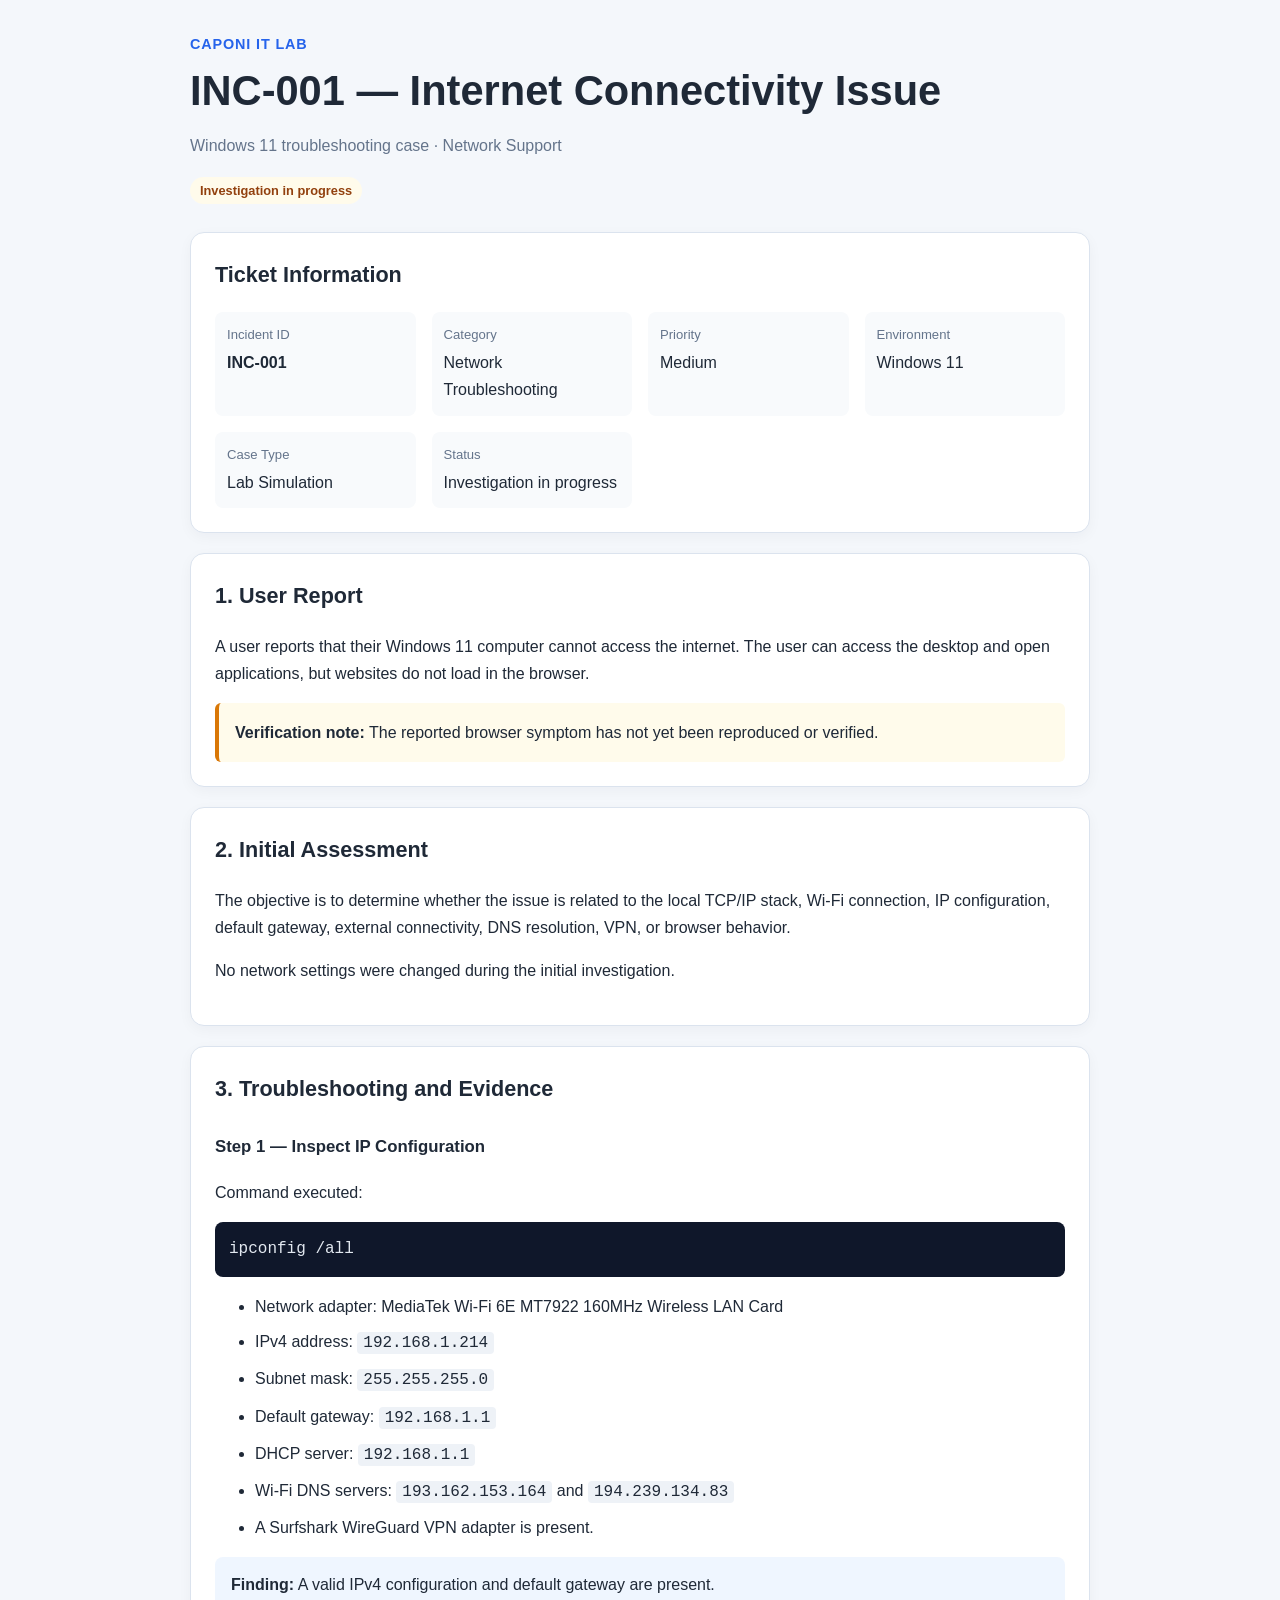
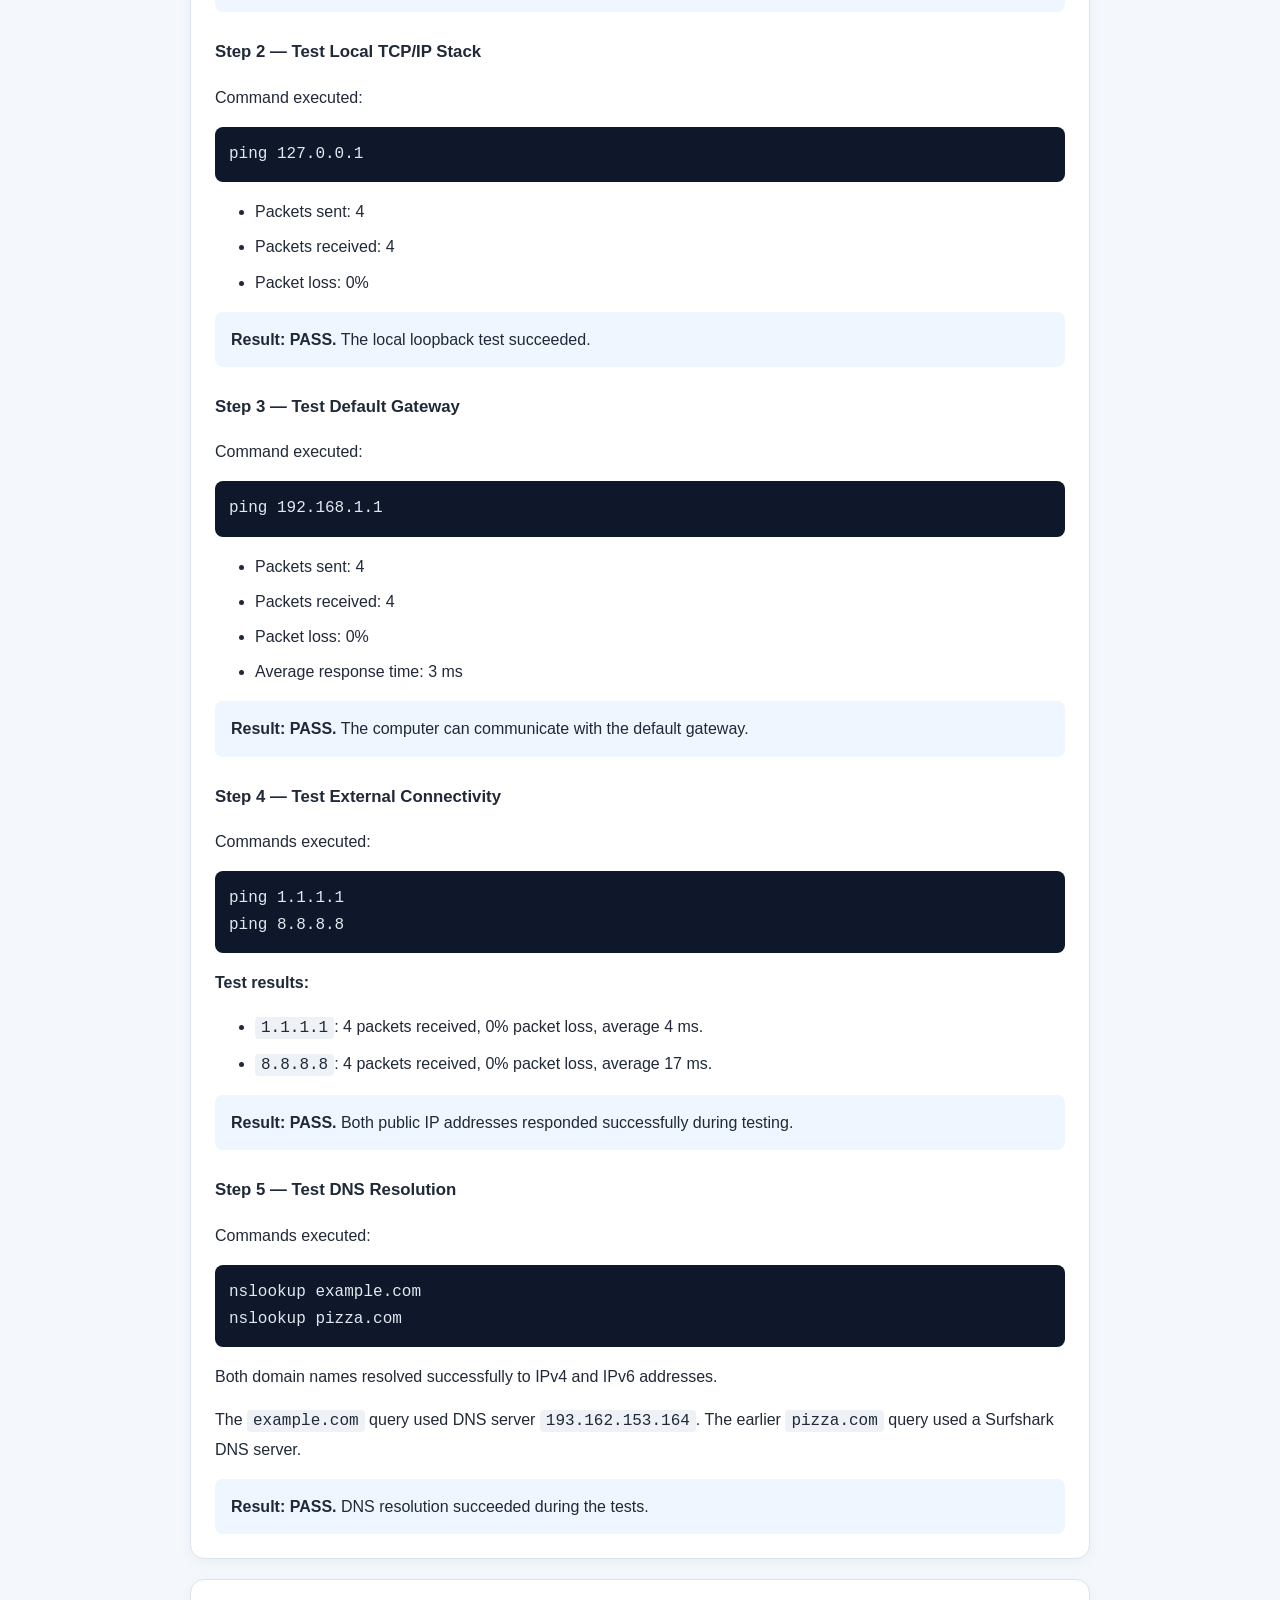
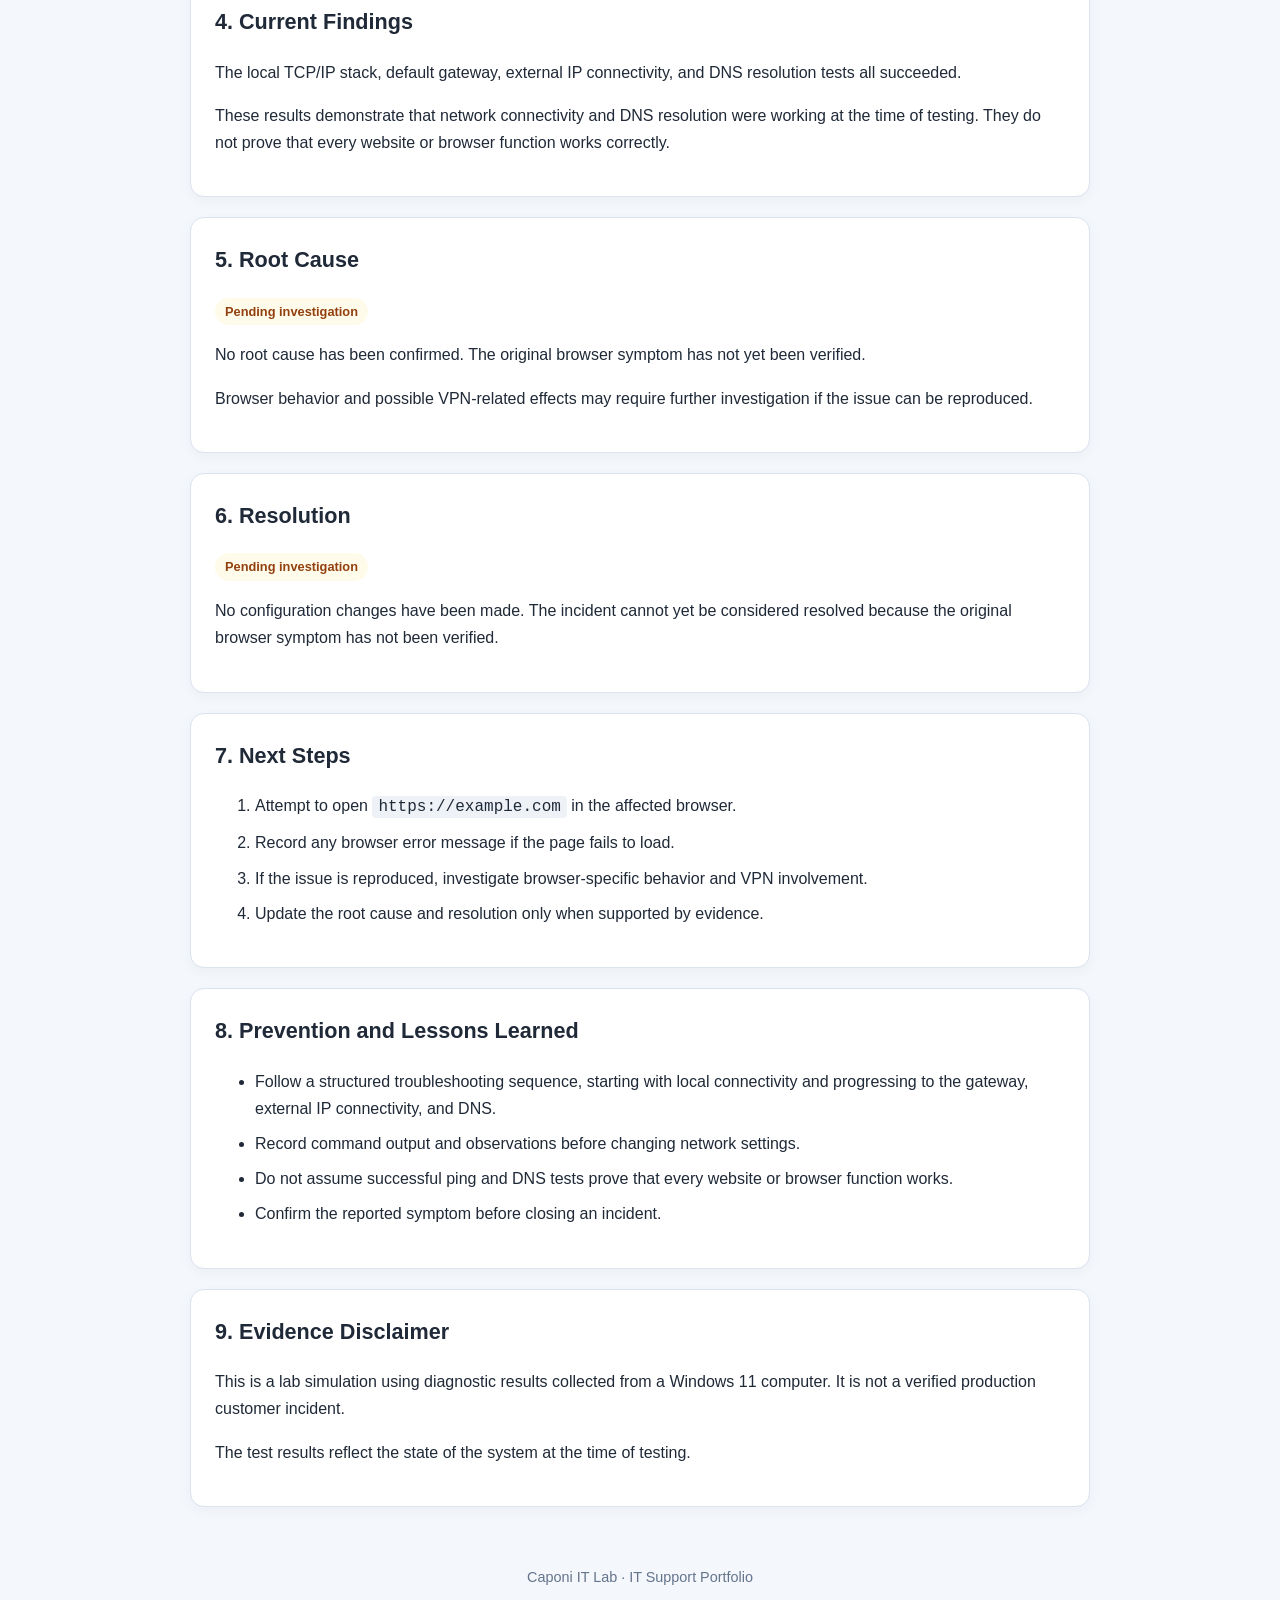
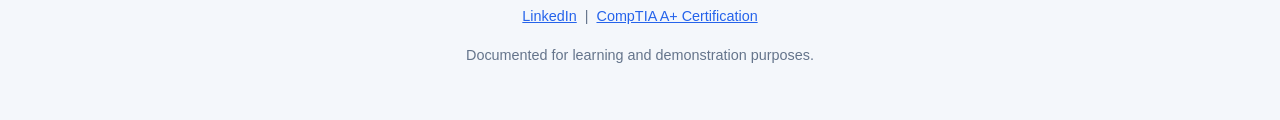
==== cases/INC-001-internet-connectivity.html @ be98e57d "Create INC-001-internet-connectivity.html" ====
<!DOCTYPE html>
<html lang="en">
<head>
    <meta charset="UTF-8">
    <meta name="viewport" content="width=device-width, initial-scale=1.0">
    <meta name="description" content="IT support lab case documenting a Windows 11 internet connectivity investigation.">
    <title>INC-001 — Internet Connectivity Issue | Caponi IT Lab</title>

    <style>
        :root {
            --bg: #f4f7fb;
            --surface: #ffffff;
            --text: #1f2937;
            --muted: #64748b;
            --border: #dbe3ee;
            --accent: #2563eb;
            --accent-light: #eff6ff;
            --warning: #92400e;
            --warning-bg: #fffbeb;
            --success: #166534;
            --success-bg: #f0fdf4;
        }

        * {
            box-sizing: border-box;
        }

        body {
            margin: 0;
            padding: 32px 16px;
            font-family: -apple-system, BlinkMacSystemFont, "Segoe UI",
                         Roboto, Helvetica, Arial, sans-serif;
            line-height: 1.7;
            color: var(--text);
            background: var(--bg);
        }

        .container {
            max-width: 900px;
            margin: 0 auto;
        }

        header {
            margin-bottom: 28px;
        }

        .brand {
            color: var(--accent);
            font-size: 0.9rem;
            font-weight: 700;
            letter-spacing: 0.06em;
            text-transform: uppercase;
        }

        h1 {
            margin: 10px 0;
            font-size: clamp(1.8rem, 5vw, 2.6rem);
            line-height: 1.2;
        }

        h2 {
            margin-top: 0;
            font-size: 1.35rem;
        }

        h3 {
            margin-top: 26px;
            font-size: 1.05rem;
        }

        .subtitle {
            color: var(--muted);
        }

        .card {
            margin: 20px 0;
            padding: 24px;
            background: var(--surface);
            border: 1px solid var(--border);
            border-radius: 14px;
            box-shadow: 0 4px 14px rgba(15, 23, 42, 0.04);
        }

        .metadata {
            display: grid;
            grid-template-columns: repeat(auto-fit, minmax(180px, 1fr));
            gap: 16px;
        }

        .metadata-item {
            padding: 12px;
            background: #f8fafc;
            border-radius: 8px;
        }

        .metadata-label {
            display: block;
            color: var(--muted);
            font-size: 0.82rem;
            margin-bottom: 3px;
        }

        .badge {
            display: inline-block;
            padding: 3px 10px;
            border-radius: 999px;
            font-size: 0.8rem;
            font-weight: 700;
        }

        .badge-warning {
            color: var(--warning);
            background: var(--warning-bg);
        }

        .badge-success {
            color: var(--success);
            background: var(--success-bg);
        }

        .notice {
            padding: 16px;
            border-left: 4px solid #d97706;
            background: var(--warning-bg);
            border-radius: 6px;
        }

        .finding {
            padding: 14px 16px;
            margin-top: 12px;
            background: var(--accent-light);
            border-radius: 8px;
        }

        code {
            padding: 2px 6px;
            background: #eef2f7;
            border-radius: 4px;
            font-family: Consolas, Monaco, monospace;
            overflow-wrap: anywhere;
        }

        pre {
            padding: 14px;
            overflow-x: auto;
            background: #0f172a;
            color: #e2e8f0;
            border-radius: 8px;
        }

        pre code {
            padding: 0;
            color: inherit;
            background: none;
        }

        li {
            margin-bottom: 8px;
        }

        a {
            color: var(--accent);
        }

        footer {
            padding: 24px 0;
            color: var(--muted);
            font-size: 0.9rem;
            text-align: center;
        }

        @media (max-width: 600px) {
            body {
                padding: 18px 10px;
            }

            .card {
                padding: 18px;
            }
        }
    </style>
</head>

<body>
<div class="container">

    <header>
        <div class="brand">Caponi IT Lab</div>
        <h1>INC-001 — Internet Connectivity Issue</h1>
        <p class="subtitle">
            Windows 11 troubleshooting case · Network Support
        </p>
        <span class="badge badge-warning">Investigation in progress</span>
    </header>

    <main>
        <section class="card">
            <h2>Ticket Information</h2>

            <div class="metadata">
                <div class="metadata-item">
                    <span class="metadata-label">Incident ID</span>
                    <strong>INC-001</strong>
                </div>

                <div class="metadata-item">
                    <span class="metadata-label">Category</span>
                    Network Troubleshooting
                </div>

                <div class="metadata-item">
                    <span class="metadata-label">Priority</span>
                    Medium
                </div>

                <div class="metadata-item">
                    <span class="metadata-label">Environment</span>
                    Windows 11
                </div>

                <div class="metadata-item">
                    <span class="metadata-label">Case Type</span>
                    Lab Simulation
                </div>

                <div class="metadata-item">
                    <span class="metadata-label">Status</span>
                    Investigation in progress
                </div>
            </div>
        </section>

        <section class="card">
            <h2>1. User Report</h2>

            <p>
                A user reports that their Windows 11 computer cannot access
                the internet. The user can access the desktop and open
                applications, but websites do not load in the browser.
            </p>

            <div class="notice">
                <strong>Verification note:</strong>
                The reported browser symptom has not yet been reproduced
                or verified.
            </div>
        </section>

        <section class="card">
            <h2>2. Initial Assessment</h2>

            <p>
                The objective is to determine whether the issue is related
                to the local TCP/IP stack, Wi-Fi connection, IP configuration,
                default gateway, external connectivity, DNS resolution,
                VPN, or browser behavior.
            </p>

            <p>
                No network settings were changed during the initial
                investigation.
            </p>
        </section>

        <section class="card">
            <h2>3. Troubleshooting and Evidence</h2>

            <h3>Step 1 — Inspect IP Configuration</h3>

            <p>Command executed:</p>
            <pre><code>ipconfig /all</code></pre>

            <ul>
                <li>Network adapter: MediaTek Wi-Fi 6E MT7922 160MHz Wireless LAN Card</li>
                <li>IPv4 address: <code>192.168.1.214</code></li>
                <li>Subnet mask: <code>255.255.255.0</code></li>
                <li>Default gateway: <code>192.168.1.1</code></li>
                <li>DHCP server: <code>192.168.1.1</code></li>
                <li>Wi-Fi DNS servers: <code>193.162.153.164</code> and <code>194.239.134.83</code></li>
                <li>A Surfshark WireGuard VPN adapter is present.</li>
            </ul>

            <div class="finding">
                <strong>Finding:</strong>
                A valid IPv4 configuration and default gateway are present.
            </div>

            <h3>Step 2 — Test Local TCP/IP Stack</h3>

            <p>Command executed:</p>
            <pre><code>ping 127.0.0.1</code></pre>

            <ul>
                <li>Packets sent: 4</li>
                <li>Packets received: 4</li>
                <li>Packet loss: 0%</li>
            </ul>

            <div class="finding">
                <strong>Result: PASS.</strong>
                The local loopback test succeeded.
            </div>

            <h3>Step 3 — Test Default Gateway</h3>

            <p>Command executed:</p>
            <pre><code>ping 192.168.1.1</code></pre>

            <ul>
                <li>Packets sent: 4</li>
                <li>Packets received: 4</li>
                <li>Packet loss: 0%</li>
                <li>Average response time: 3 ms</li>
            </ul>

            <div class="finding">
                <strong>Result: PASS.</strong>
                The computer can communicate with the default gateway.
            </div>

            <h3>Step 4 — Test External Connectivity</h3>

            <p>Commands executed:</p>
            <pre><code>ping 1.1.1.1
ping 8.8.8.8</code></pre>

            <p><strong>Test results:</strong></p>
            <ul>
                <li><code>1.1.1.1</code>: 4 packets received, 0% packet loss, average 4 ms.</li>
                <li><code>8.8.8.8</code>: 4 packets received, 0% packet loss, average 17 ms.</li>
            </ul>

            <div class="finding">
                <strong>Result: PASS.</strong>
                Both public IP addresses responded successfully during testing.
            </div>

            <h3>Step 5 — Test DNS Resolution</h3>

            <p>Commands executed:</p>
            <pre><code>nslookup example.com
nslookup pizza.com</code></pre>

            <p>
                Both domain names resolved successfully to IPv4 and IPv6
                addresses.
            </p>

            <p>
                The <code>example.com</code> query used DNS server
                <code>193.162.153.164</code>. The earlier
                <code>pizza.com</code> query used a Surfshark DNS server.
            </p>

            <div class="finding">
                <strong>Result: PASS.</strong>
                DNS resolution succeeded during the tests.
            </div>
        </section>

        <section class="card">
            <h2>4. Current Findings</h2>

            <p>
                The local TCP/IP stack, default gateway, external IP
                connectivity, and DNS resolution tests all succeeded.
            </p>

            <p>
                These results demonstrate that network connectivity and
                DNS resolution were working at the time of testing.
                They do not prove that every website or browser function
                works correctly.
            </p>
        </section>

        <section class="card">
            <h2>5. Root Cause</h2>

            <span class="badge badge-warning">Pending investigation</span>

            <p>
                No root cause has been confirmed. The original browser
                symptom has not yet been verified.
            </p>

            <p>
                Browser behavior and possible VPN-related effects may
                require further investigation if the issue can be reproduced.
            </p>
        </section>

        <section class="card">
            <h2>6. Resolution</h2>

            <span class="badge badge-warning">Pending investigation</span>

            <p>
                No configuration changes have been made. The incident
                cannot yet be considered resolved because the original
                browser symptom has not been verified.
            </p>
        </section>

        <section class="card">
            <h2>7. Next Steps</h2>

            <ol>
                <li>Attempt to open <code>https://example.com</code> in the affected browser.</li>
                <li>Record any browser error message if the page fails to load.</li>
                <li>If the issue is reproduced, investigate browser-specific behavior and VPN involvement.</li>
                <li>Update the root cause and resolution only when supported by evidence.</li>
            </ol>
        </section>

        <section class="card">
            <h2>8. Prevention and Lessons Learned</h2>

            <ul>
                <li>Follow a structured troubleshooting sequence, starting with local connectivity and progressing to the gateway, external IP connectivity, and DNS.</li>
                <li>Record command output and observations before changing network settings.</li>
                <li>Do not assume successful ping and DNS tests prove that every website or browser function works.</li>
                <li>Confirm the reported symptom before closing an incident.</li>
            </ul>
        </section>

        <section class="card">
            <h2>9. Evidence Disclaimer</h2>

            <p>
                This is a lab simulation using diagnostic results collected
                from a Windows 11 computer. It is not a verified production
                customer incident.
            </p>

            <p>
                The test results reflect the state of the system at the
                time of testing.
            </p>
        </section>
    </main>

    <footer>
        <p>Caponi IT Lab · IT Support Portfolio</p>
        <p>
            <a href="https://www.linkedin.com/in/elia-caponi/"
               target="_blank" rel="noopener noreferrer">LinkedIn</a>
            &nbsp;|&nbsp;
            <a href="https://www.credly.com/badges/daa41bac-129c-45f1-832a-85e2b6be110d/public_url"
               target="_blank" rel="noopener noreferrer">CompTIA A+ Certification</a>
        </p>
        <p>Documented for learning and demonstration purposes.</p>
    </footer>

</div>
</body>
</html>
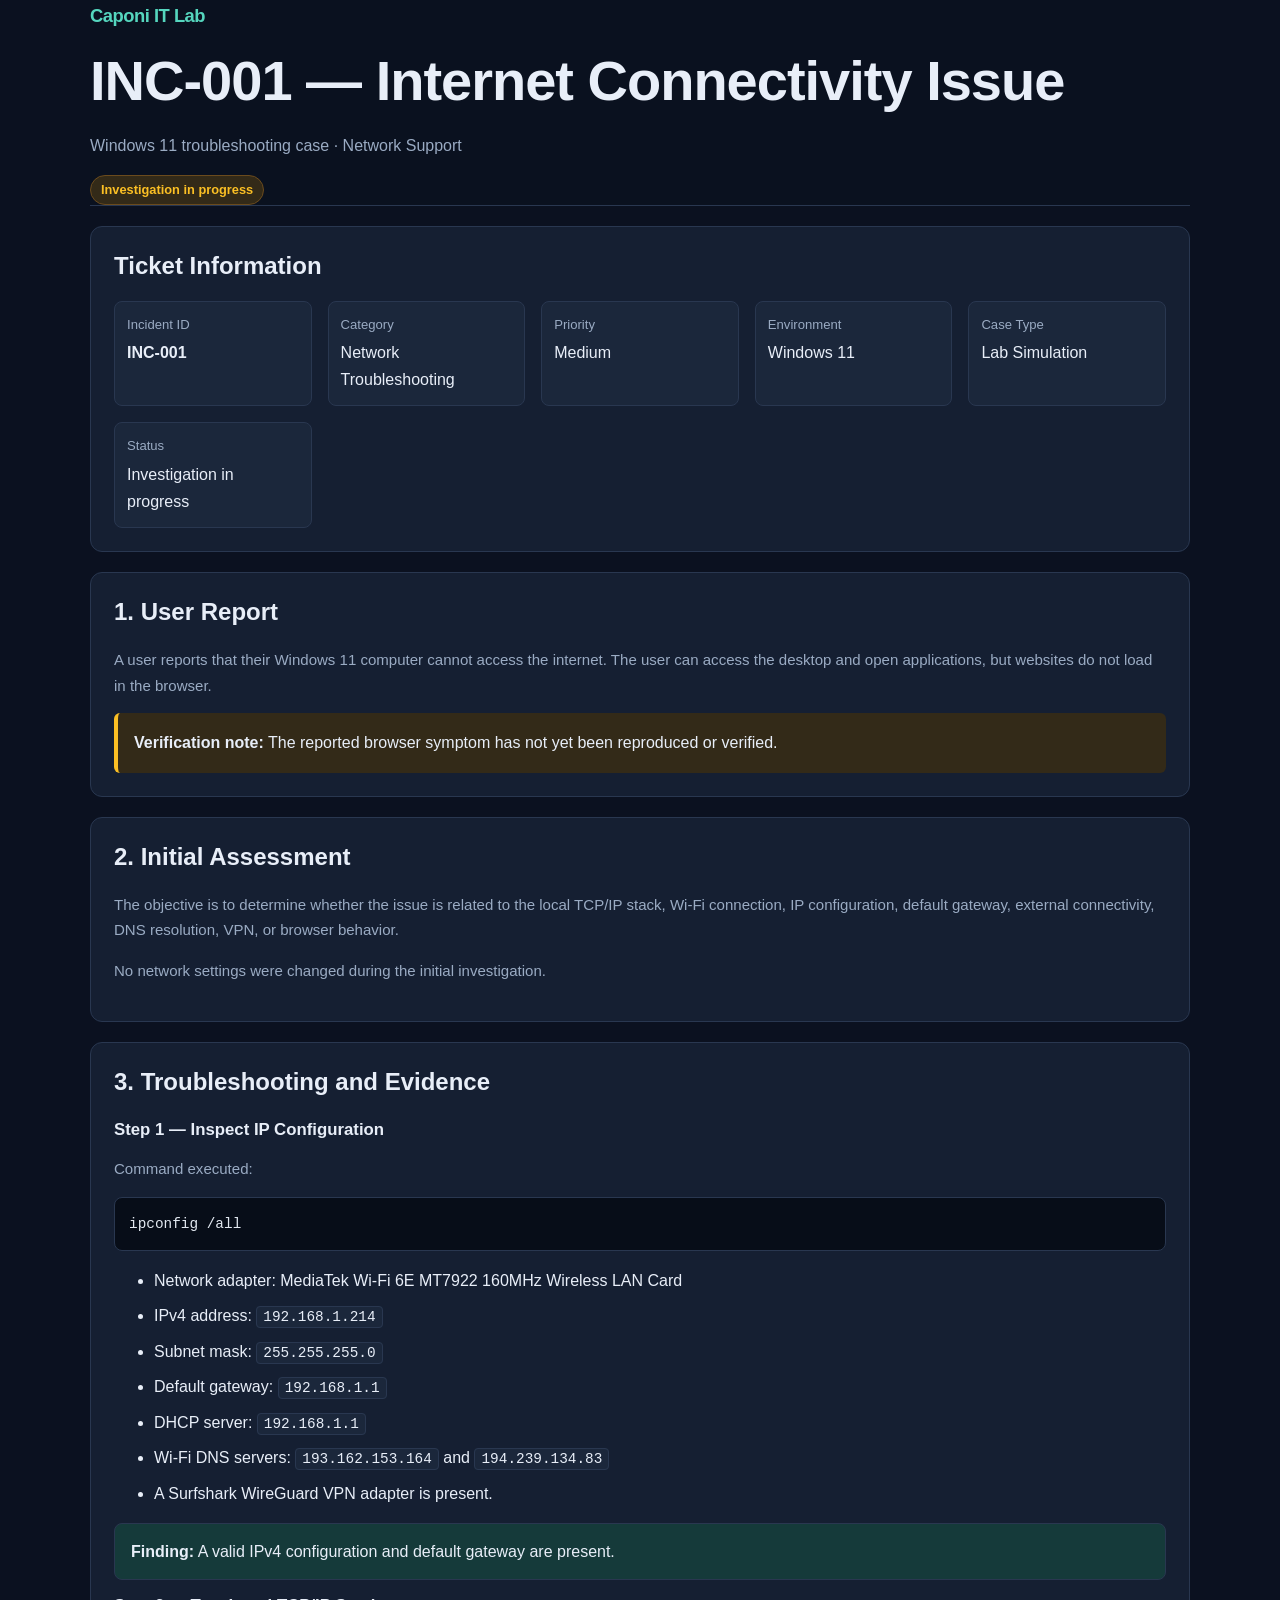
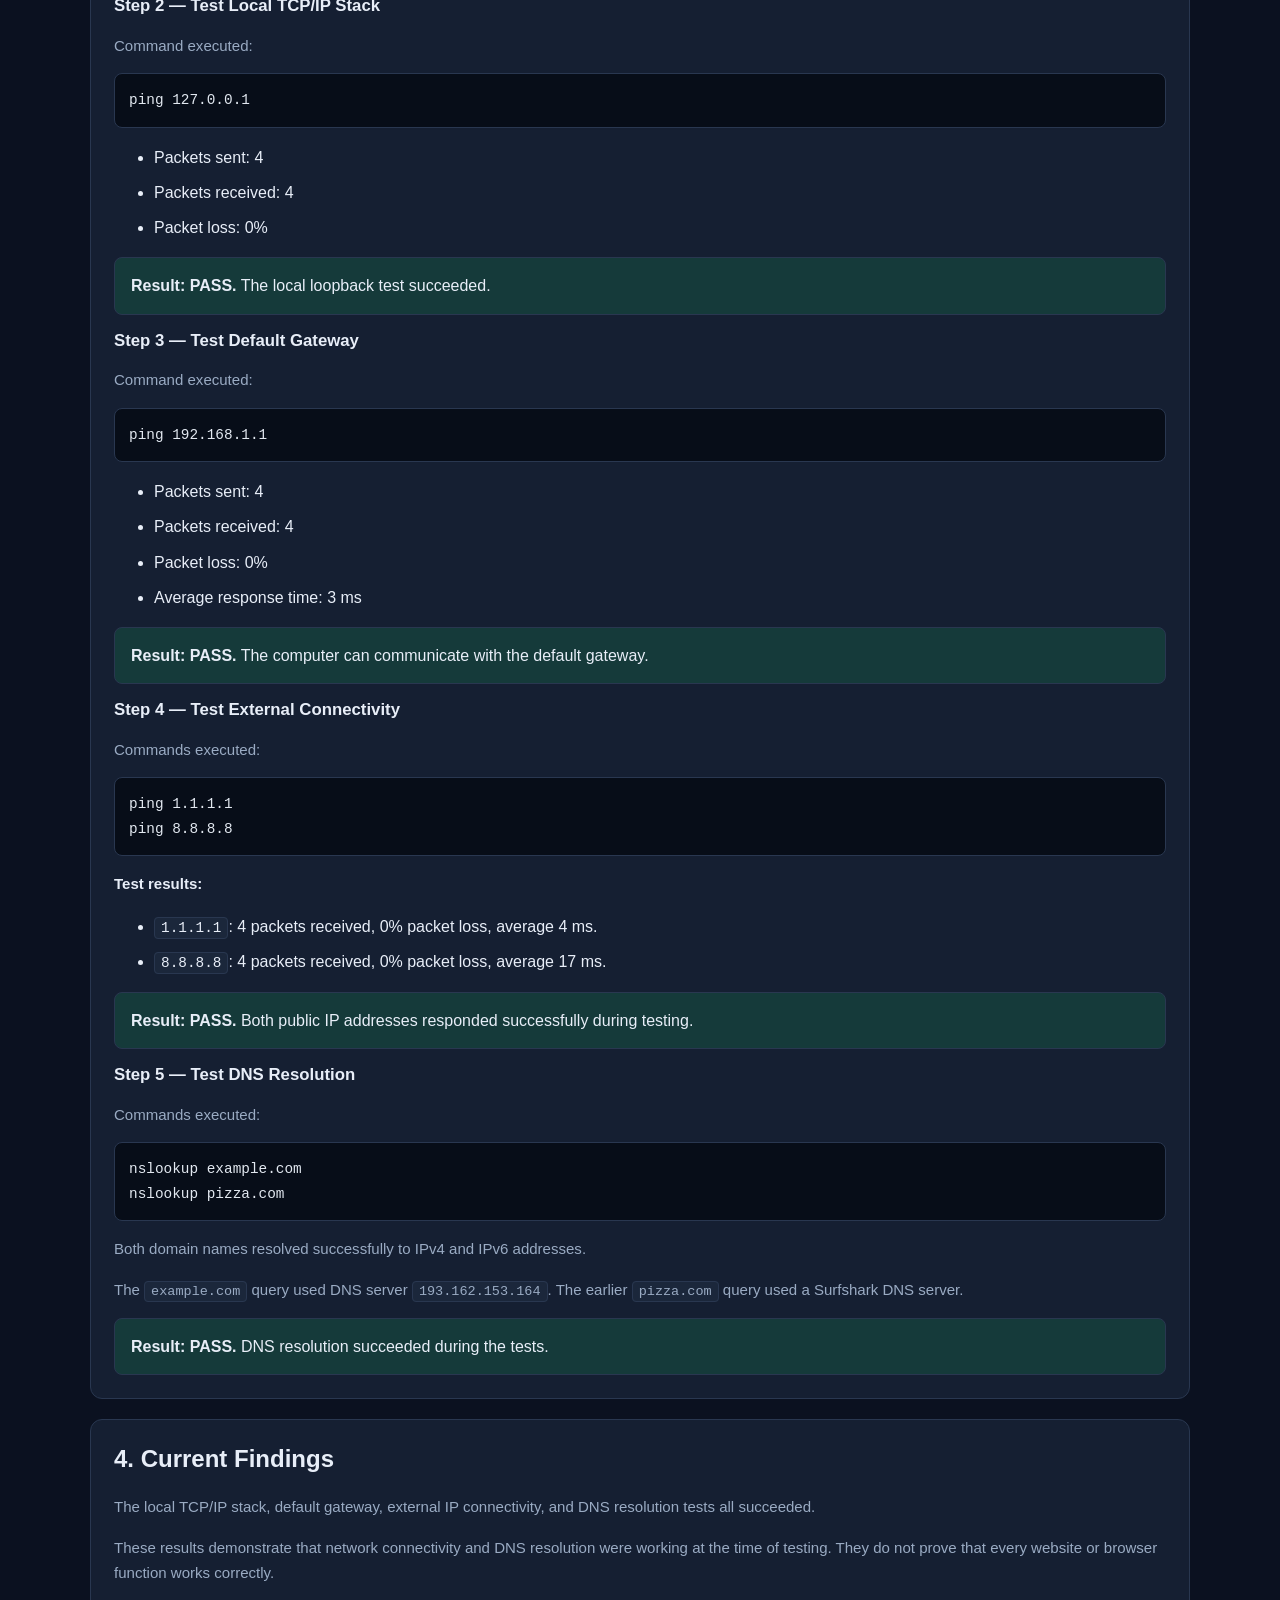
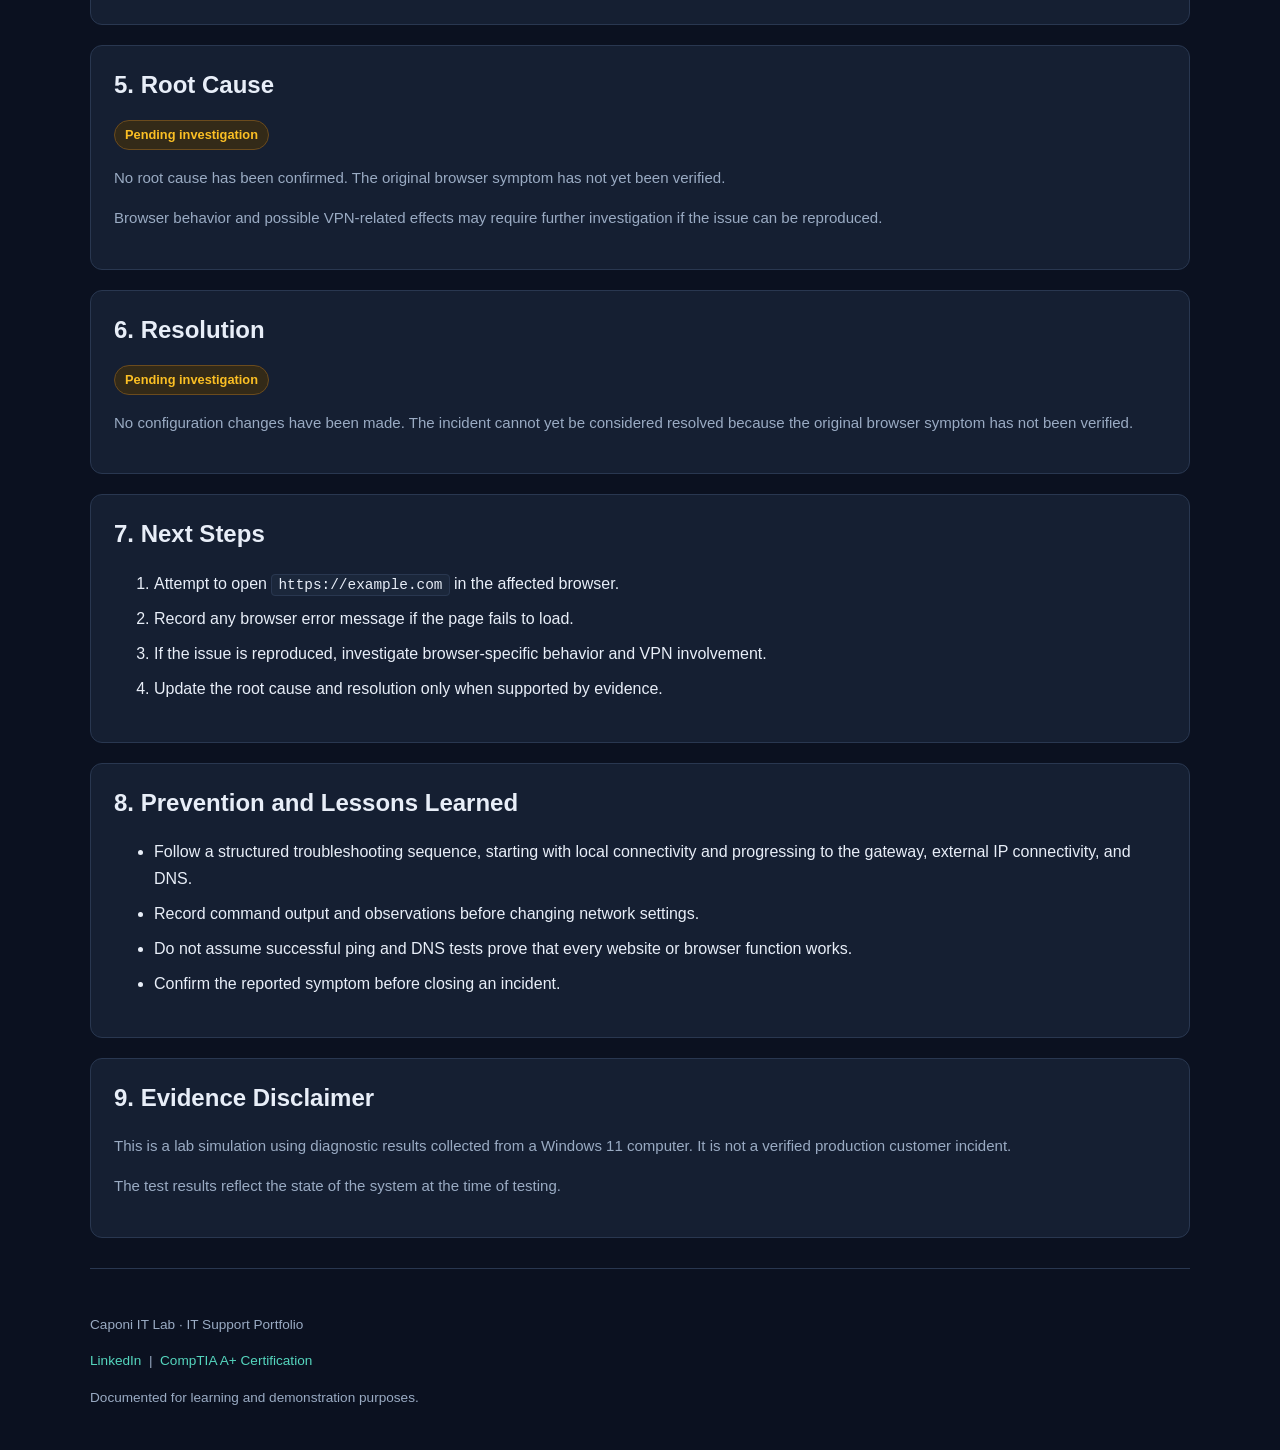
==== commit d59aabdb: "Update INC-001-internet-connectivity.html" ====
--- a/cases/INC-001-internet-connectivity.html
+++ b/cases/INC-001-internet-connectivity.html
@@ -6,180 +6,7 @@
     <meta name="viewport" content="width=device-width, initial-scale=1.0">
     <meta name="description" content="IT support lab case documenting a Windows 11 internet connectivity investigation.">
     <title>INC-001 — Internet Connectivity Issue | Caponi IT Lab</title>
-
-    <style>
-        :root {
-            --bg: #f4f7fb;
-            --surface: #ffffff;
-            --text: #1f2937;
-            --muted: #64748b;
-            --border: #dbe3ee;
-            --accent: #2563eb;
-            --accent-light: #eff6ff;
-            --warning: #92400e;
-            --warning-bg: #fffbeb;
-            --success: #166534;
-            --success-bg: #f0fdf4;
-        }
-
-        * {
-            box-sizing: border-box;
-        }
-
-        body {
-            margin: 0;
-            padding: 32px 16px;
-            font-family: -apple-system, BlinkMacSystemFont, "Segoe UI",
-                         Roboto, Helvetica, Arial, sans-serif;
-            line-height: 1.7;
-            color: var(--text);
-            background: var(--bg);
-        }
-
-        .container {
-            max-width: 900px;
-            margin: 0 auto;
-        }
-
-        header {
-            margin-bottom: 28px;
-        }
-
-        .brand {
-            color: var(--accent);
-            font-size: 0.9rem;
-            font-weight: 700;
-            letter-spacing: 0.06em;
-            text-transform: uppercase;
-        }
-
-        h1 {
-            margin: 10px 0;
-            font-size: clamp(1.8rem, 5vw, 2.6rem);
-            line-height: 1.2;
-        }
-
-        h2 {
-            margin-top: 0;
-            font-size: 1.35rem;
-        }
-
-        h3 {
-            margin-top: 26px;
-            font-size: 1.05rem;
-        }
-
-        .subtitle {
-            color: var(--muted);
-        }
-
-        .card {
-            margin: 20px 0;
-            padding: 24px;
-            background: var(--surface);
-            border: 1px solid var(--border);
-            border-radius: 14px;
-            box-shadow: 0 4px 14px rgba(15, 23, 42, 0.04);
-        }
-
-        .metadata {
-            display: grid;
-            grid-template-columns: repeat(auto-fit, minmax(180px, 1fr));
-            gap: 16px;
-        }
-
-        .metadata-item {
-            padding: 12px;
-            background: #f8fafc;
-            border-radius: 8px;
-        }
-
-        .metadata-label {
-            display: block;
-            color: var(--muted);
-            font-size: 0.82rem;
-            margin-bottom: 3px;
-        }
-
-        .badge {
-            display: inline-block;
-            padding: 3px 10px;
-            border-radius: 999px;
-            font-size: 0.8rem;
-            font-weight: 700;
-        }
-
-        .badge-warning {
-            color: var(--warning);
-            background: var(--warning-bg);
-        }
-
-        .badge-success {
-            color: var(--success);
-            background: var(--success-bg);
-        }
-
-        .notice {
-            padding: 16px;
-            border-left: 4px solid #d97706;
-            background: var(--warning-bg);
-            border-radius: 6px;
-        }
-
-        .finding {
-            padding: 14px 16px;
-            margin-top: 12px;
-            background: var(--accent-light);
-            border-radius: 8px;
-        }
-
-        code {
-            padding: 2px 6px;
-            background: #eef2f7;
-            border-radius: 4px;
-            font-family: Consolas, Monaco, monospace;
-            overflow-wrap: anywhere;
-        }
-
-        pre {
-            padding: 14px;
-            overflow-x: auto;
-            background: #0f172a;
-            color: #e2e8f0;
-            border-radius: 8px;
-        }
-
-        pre code {
-            padding: 0;
-            color: inherit;
-            background: none;
-        }
-
-        li {
-            margin-bottom: 8px;
-        }
-
-        a {
-            color: var(--accent);
-        }
-
-        footer {
-            padding: 24px 0;
-            color: var(--muted);
-            font-size: 0.9rem;
-            text-align: center;
-        }
-
-        @media (max-width: 600px) {
-            body {
-                padding: 18px 10px;
-            }
-
-            .card {
-                padding: 18px;
-            }
-        }
-    </style>
+    <link rel="stylesheet" href="../styles.css">
 </head>
 
 <body>
--- a/styles.css
+++ b/styles.css
@@ -0,0 +1,495 @@
+
+/* ========================================
+   CAPONI IT LAB — SHARED STYLESHEET
+   Homepage + IT Support Cases
+   ======================================== */
+
+/* 1. Theme */
+:root {
+    --bg: #0b1120;
+    --panel: #151f32;
+    --panel-hover: #1c2940;
+    --surface: #111a2b;
+    --surface-alt: #1b273b;
+
+    --text: #e8eef8;
+    --muted: #9aabc3;
+    --accent: #55d6be;
+    --accent-light: #153a3a;
+    --border: #293750;
+
+    --warning: #fbbf24;
+    --warning-bg: #332a18;
+    --success: #55d6a0;
+    --success-bg: #15352d;
+
+    --radius: 12px;
+    --content-width: 1100px;
+}
+
+/* 2. Reset and base */
+* {
+    box-sizing: border-box;
+}
+
+html {
+    scroll-behavior: smooth;
+}
+
+body {
+    margin: 0;
+    padding: 0;
+    background: var(--bg);
+    color: var(--text);
+    font-family: -apple-system, BlinkMacSystemFont, "Segoe UI",
+                 Roboto, Helvetica, Arial, sans-serif;
+    line-height: 1.7;
+}
+
+img {
+    max-width: 100%;
+    height: auto;
+}
+
+a {
+    color: var(--accent);
+    text-decoration: none;
+}
+
+a:hover {
+    color: var(--text);
+}
+
+p {
+    overflow-wrap: break-word;
+}
+
+li {
+    margin-bottom: 8px;
+}
+
+strong {
+    color: var(--text);
+}
+
+/* 3. Layout */
+.container {
+    width: min(var(--content-width), 90%);
+    margin: 0 auto;
+}
+
+main {
+    min-width: 0;
+}
+
+/* 4. Header and navigation */
+header {
+    border-bottom: 1px solid var(--border);
+    background: rgba(11, 17, 32, 0.96);
+}
+
+.navbar {
+    min-height: 76px;
+    display: flex;
+    align-items: center;
+    justify-content: space-between;
+    gap: 24px;
+}
+
+.brand {
+    color: var(--accent);
+    font-size: 1.15rem;
+    font-weight: 750;
+    letter-spacing: -0.5px;
+}
+
+.brand span {
+    color: var(--accent);
+}
+
+nav {
+    display: flex;
+    flex-wrap: wrap;
+    gap: 20px;
+}
+
+nav a {
+    color: var(--muted);
+    font-size: 0.9rem;
+}
+
+nav a:hover {
+    color: var(--accent);
+}
+
+/* 5. Typography */
+h1 {
+    margin: 18px 0;
+    font-size: clamp(2rem, 5vw, 3.5rem);
+    line-height: 1.15;
+    letter-spacing: -1px;
+}
+
+h1 span {
+    color: var(--accent);
+}
+
+h2 {
+    margin-top: 0;
+    font-size: 1.5rem;
+    line-height: 1.3;
+}
+
+h3 {
+    margin-top: 26px;
+    font-size: 1.05rem;
+    line-height: 1.4;
+}
+
+.subtitle,
+.section-heading p {
+    color: var(--muted);
+}
+
+/* 6. Homepage hero */
+.hero {
+    padding: 88px 0 68px;
+}
+
+.eyebrow {
+    color: var(--accent);
+    font-size: 0.8rem;
+    font-weight: 700;
+    letter-spacing: 2px;
+    text-transform: uppercase;
+}
+
+.hero h1 {
+    max-width: 780px;
+    font-size: clamp(2.4rem, 6vw, 4.4rem);
+    line-height: 1.08;
+    letter-spacing: -2px;
+}
+
+.hero p {
+    max-width: 690px;
+    color: var(--muted);
+    font-size: 1.08rem;
+}
+
+/* 7. Buttons */
+.buttons {
+    display: flex;
+    flex-wrap: wrap;
+    gap: 14px;
+    margin-top: 30px;
+}
+
+.button {
+    display: inline-block;
+    padding: 12px 19px;
+    border: 1px solid var(--border);
+    border-radius: 8px;
+    color: var(--text);
+    font-weight: 650;
+    transition: transform 0.2s, background 0.2s;
+}
+
+.button.primary {
+    background: var(--accent);
+    border-color: var(--accent);
+    color: #08151b;
+}
+
+.button:hover {
+    color: var(--text);
+    transform: translateY(-2px);
+}
+
+.button.primary:hover {
+    color: #08151b;
+    background: #79e5d2;
+}
+
+/* 8. Homepage statistics */
+.stats {
+    display: grid;
+    grid-template-columns: repeat(3, 1fr);
+    gap: 18px;
+    margin-bottom: 76px;
+}
+
+.stat {
+    padding: 22px;
+    background: var(--panel);
+    border: 1px solid var(--border);
+    border-radius: var(--radius);
+}
+
+.stat strong {
+    display: block;
+    color: var(--accent);
+    font-size: 1.9rem;
+}
+
+.stat span {
+    color: var(--muted);
+    font-size: 0.9rem;
+}
+
+/* 9. Sections and homepage cards */
+section {
+    padding: 30px 0 65px;
+    scroll-margin-top: 25px;
+}
+
+.section-heading {
+    margin-bottom: 25px;
+}
+
+.section-heading h2 {
+    margin-bottom: 5px;
+    font-size: 1.9rem;
+}
+
+.section-heading p {
+    margin-top: 0;
+}
+
+.grid {
+    display: grid;
+    grid-template-columns: repeat(3, minmax(0, 1fr));
+    gap: 18px;
+}
+
+.card {
+    min-width: 0;
+    margin: 20px 0;
+    padding: 23px;
+    background: var(--panel);
+    border: 1px solid var(--border);
+    border-radius: var(--radius);
+    transition: background 0.2s, transform 0.2s;
+}
+
+.grid .card {
+    margin: 0;
+}
+
+.card:hover {
+    background: var(--panel-hover);
+}
+
+.grid a.card:hover {
+    transform: translateY(-3px);
+}
+
+.card h3 {
+    margin: 14px 0 8px;
+}
+
+.card p {
+    color: var(--muted);
+    font-size: 0.94rem;
+}
+
+.icon {
+    font-size: 1.5rem;
+}
+
+/* 10. Tags and status badges */
+.tag {
+    display: inline-block;
+    margin-top: 10px;
+    padding: 4px 9px;
+    border: 1px solid var(--border);
+    border-radius: 20px;
+    color: var(--accent);
+    font-size: 0.75rem;
+}
+
+.badge {
+    display: inline-block;
+    padding: 3px 10px;
+    border: 1px solid transparent;
+    border-radius: 999px;
+    font-size: 0.8rem;
+    font-weight: 700;
+}
+
+.badge-warning {
+    color: var(--warning);
+    background: var(--warning-bg);
+    border-color: #6b4b1d;
+}
+
+.badge-success {
+    color: var(--success);
+    background: var(--success-bg);
+    border-color: #245b47;
+}
+
+/* 11. About section */
+.about {
+    max-width: 800px;
+    padding: 28px;
+    border-left: 3px solid var(--accent);
+    background: var(--panel);
+    border-radius: 0 10px 10px 0;
+}
+
+.about p {
+    color: var(--muted);
+}
+
+/* 12. IT case metadata */
+.metadata {
+    display: grid;
+    grid-template-columns: repeat(auto-fit, minmax(180px, 1fr));
+    gap: 16px;
+}
+
+.metadata-item {
+    min-width: 0;
+    padding: 12px;
+    background: var(--surface-alt);
+    border: 1px solid var(--border);
+    border-radius: 8px;
+    overflow-wrap: anywhere;
+}
+
+.metadata-label {
+    display: block;
+    margin-bottom: 3px;
+    color: var(--muted);
+    font-size: 0.82rem;
+}
+
+/* 13. Findings, notices and results */
+.notice {
+    padding: 16px;
+    border-left: 4px solid var(--warning);
+    background: var(--warning-bg);
+    border-radius: 6px;
+}
+
+.finding {
+    margin-top: 12px;
+    padding: 14px 16px;
+    background: var(--accent-light);
+    border: 1px solid var(--border);
+    border-radius: 8px;
+}
+
+/* 14. Code and terminal output */
+code {
+    padding: 2px 6px;
+    background: var(--surface-alt);
+    border: 1px solid var(--border);
+    border-radius: 4px;
+    font-family: Consolas, Monaco, monospace;
+    font-size: 0.9em;
+    overflow-wrap: anywhere;
+}
+
+pre {
+    max-width: 100%;
+    padding: 14px;
+    overflow-x: auto;
+    background: #070d18;
+    color: #e2e8f0;
+    border: 1px solid var(--border);
+    border-radius: 8px;
+}
+
+pre code {
+    padding: 0;
+    color: inherit;
+    background: none;
+    border: 0;
+    overflow-wrap: normal;
+}
+
+/* 15. Footer */
+footer {
+    margin-top: 30px;
+    padding: 30px 0;
+    border-top: 1px solid var(--border);
+    color: var(--muted);
+    font-size: 0.85rem;
+}
+
+footer .container {
+    display: flex;
+    flex-wrap: wrap;
+    justify-content: space-between;
+    gap: 15px;
+}
+
+footer a {
+    color: var(--accent);
+}
+
+/* 16. Responsive layout */
+@media (max-width: 760px) {
+    .container {
+        width: 92%;
+    }
+
+    .navbar {
+        padding: 18px 0;
+        align-items: flex-start;
+        flex-direction: column;
+    }
+
+    nav {
+        gap: 12px;
+    }
+
+    .hero {
+        padding-top: 60px;
+    }
+
+    .stats {
+        grid-template-columns: 1fr;
+        margin-bottom: 45px;
+    }
+
+    .grid {
+        grid-template-columns: 1fr;
+    }
+
+    .metadata {
+        grid-template-columns: 1fr;
+    }
+
+    .card {
+        padding: 20px;
+    }
+}
+
+@media (max-width: 480px) {
+    h1 {
+        font-size: 2rem;
+        letter-spacing: -0.5px;
+    }
+
+    .hero h1 {
+        font-size: 2.4rem;
+        letter-spacing: -1px;
+    }
+
+    .buttons {
+        flex-direction: column;
+        align-items: flex-start;
+    }
+
+    .button {
+        max-width: 100%;
+    }
+
+    pre {
+        padding: 10px;
+        font-size: 0.82rem;
+    }
+}
